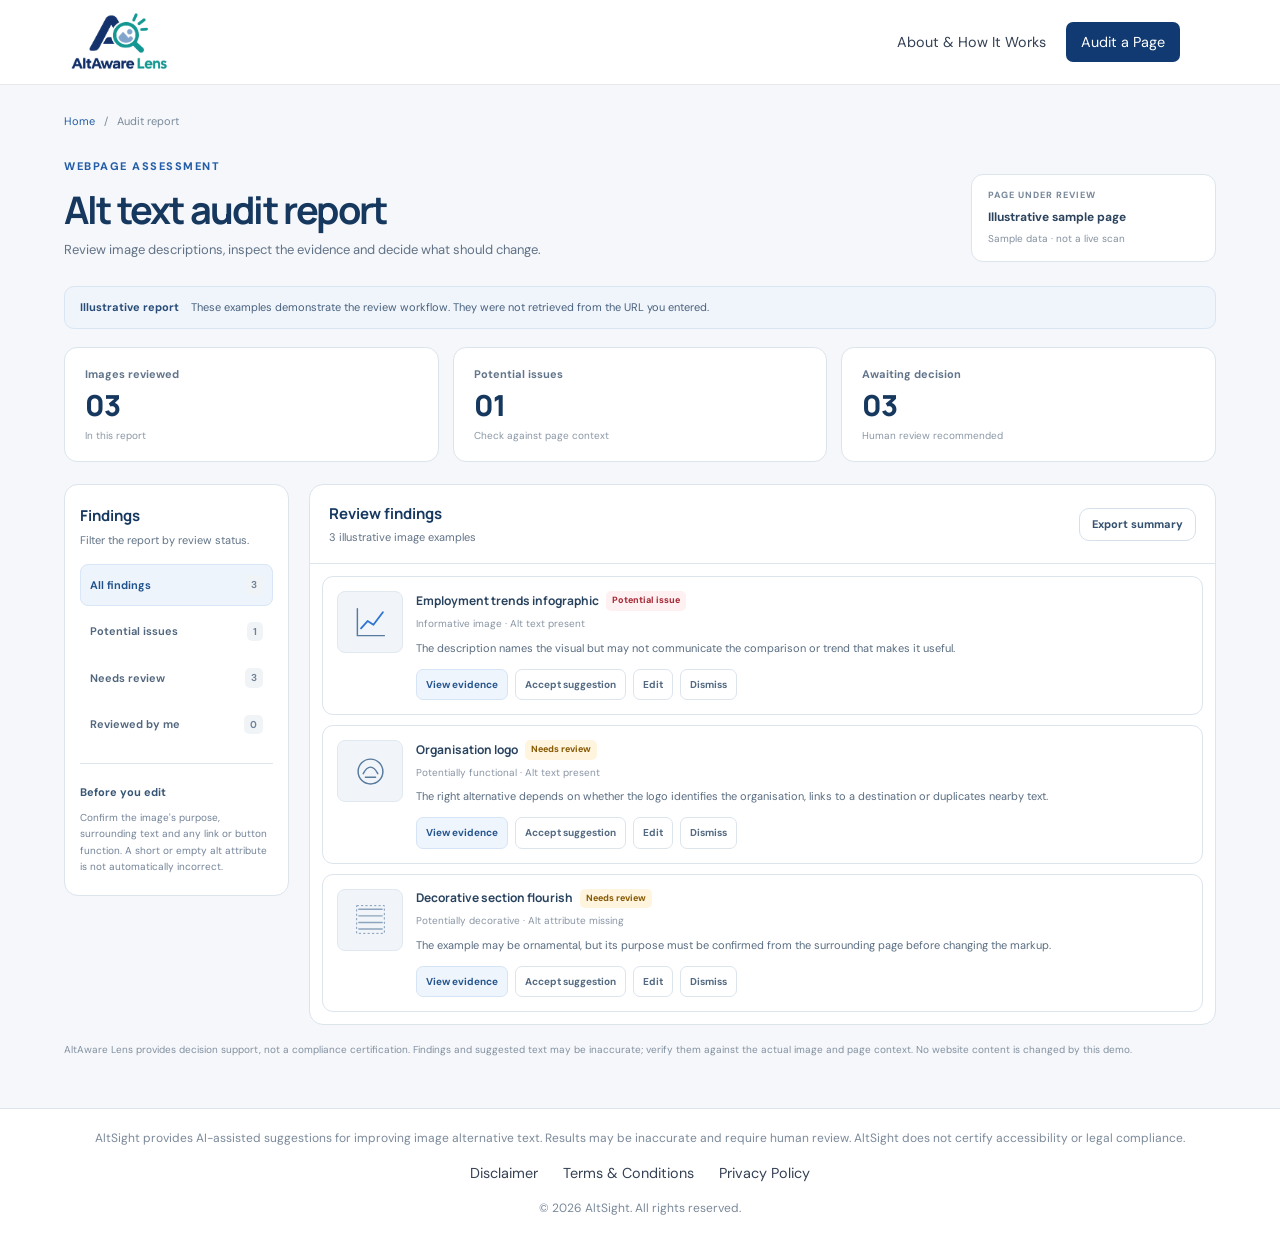
==== audit.html @ 67014c3b "frontend_bhavya" ====
<!DOCTYPE html>
<html lang="en">

<head>
  <meta charset="UTF-8">
  <meta name="viewport" content="width=device-width, initial-scale=1">
  <meta name="theme-color" content="#16385f">

  <title>Audit report | AltAware Lens</title>

  <link rel="icon" href="images/AltAware%20Lens%20Logo%20Mark.png" type="image/png">
  <link rel="stylesheet" href="css/style.css">
  <script src="js/audit.js" defer></script>
</head>

<body>

  <!-- HEADER -->
  <header class="site-header">

    <a href="index.html" class="brand">
      <img
        src="./images/AltAware%20Lens%20Logo%20Mark.png"
        alt="AltAware Lens logo"
        class="brand-logo"
        width="56"
        height="56"
      >
    </a>

    <nav class="nav-links" aria-label="Main navigation">
      <a href="about.html">About &amp; How It Works</a>
      <a href="index.html#audit-form" class="nav-cta">
        Audit a Page
      </a>
    </nav>

  </header>


  <!-- MAIN CONTENT -->
  <main class="audit-main">

    <!-- Breadcrumb -->
    <div class="breadcrumb">
      <a href="index.html">Home</a>
      <span aria-hidden="true">/</span>
      <span>Audit report</span>
    </div>


    <!-- Report Heading -->
    <section class="report-heading">

      <div>
        <p class="eyebrow">Webpage assessment</p>
        <h1>Alt text audit report</h1>
        <p class="lead report-lead">
          Review image descriptions, inspect the evidence and decide what should change.
        </p>
      </div>

      <div class="report-domain">
        <span class="domain-label">PAGE UNDER REVIEW</span>
        <strong id="pageDomain">Illustrative sample page</strong>
        <span id="scanMode">Sample data · not a live scan</span>
      </div>

    </section>


    <!-- Demo Banner -->
    <div class="demo-banner" id="demoBanner" role="status">
      <strong>Illustrative report</strong>
      <span>
        These examples demonstrate the review workflow.
        They were not retrieved from the URL you entered.
      </span>
    </div>


    <!-- Audit Summary -->
    <section class="metrics" aria-label="Audit summary">

      <article class="metric-card">
        <span class="metric-label">Images reviewed</span>
        <strong id="metricImages">03</strong>
        <span class="metric-note">In this report</span>
      </article>

      <article class="metric-card">
        <span class="metric-label">Potential issues</span>
        <strong id="metricIssues">02</strong>
        <span class="metric-note">Check against page context</span>
      </article>

      <article class="metric-card">
        <span class="metric-label">Awaiting decision</span>
        <strong id="metricReview">03</strong>
        <span class="metric-note">Human review recommended</span>
      </article>

    </section>


    <!-- Report Layout -->
    <section class="report-layout">

      <!-- Findings Filters -->
      <aside class="filter-panel" aria-label="Filter audit findings">

        <h2>Findings</h2>

        <p class="muted small-copy">
          Filter the report by review status.
        </p>

        <div class="filter-list" role="group" aria-label="Finding filters">

          <button class="filter-button is-active" data-filter="all" type="button">
            <span>All findings</span>
            <span id="countAll">3</span>
          </button>

          <button class="filter-button" data-filter="issue" type="button">
            <span>Potential issues</span>
            <span id="countIssues">2</span>
          </button>

          <button class="filter-button" data-filter="review" type="button">
            <span>Needs review</span>
            <span id="countReview">3</span>
          </button>

          <button class="filter-button" data-filter="decided" type="button">
            <span>Reviewed by me</span>
            <span id="countDecided">0</span>
          </button>

        </div>

        <div class="review-note">
          <strong>Before you edit</strong>
          <p>
            Confirm the image's purpose, surrounding text and any link
            or button function. A short or empty alt attribute is not
            automatically incorrect.
          </p>
        </div>

      </aside>


      <!-- Review Findings -->
      <section class="findings-section" aria-labelledby="findings-title">

        <div class="findings-toolbar">

          <div>
            <h2 id="findings-title">Review findings</h2>
            <p id="resultsSubtitle" class="muted small-copy">
              3 illustrative image examples
            </p>
          </div>

          <button
            id="exportButton"
            class="button button-secondary button-small"
            type="button">
            Export summary
          </button>

        </div>

        <div
          id="findingList"
          class="finding-list"
          aria-live="polite">
        </div>

      </section>

    </section>


    <!-- Audit Disclaimer -->
    <p class="disclaimer">
      AltAware Lens provides decision support, not a compliance certification.
      Findings and suggested text may be inaccurate; verify them against
      the actual image and page context. No website content is changed
      by this demo.
    </p>

  </main>


  <!-- Toast Notification -->
  <div id="toast" class="toast" role="status" aria-live="polite"></div>


  <!-- FOOTER -->
  <footer class="site-footer">

    <p class="footer-disclaimer">
      AltSight provides AI-assisted suggestions for improving image
      alternative text. Results may be inaccurate and require human
      review. AltSight does not certify accessibility or legal compliance.
    </p>

    <nav class="footer-links" aria-label="Legal and information">
      <a href="disclaimer.html">Disclaimer</a>
      <a href="terms.html">Terms &amp; Conditions</a>
      <a href="privacy.html">Privacy Policy</a>
    </nav>

    <p class="copyright">
      &copy; 2026 AltSight. All rights reserved.
    </p>

  </footer>

</body>
</html>
---- css/style.css ----
@import url('https://fonts.googleapis.com/css2?family=DM+Sans:wght@400;500;600;700&family=Manrope:wght@400;500;600;700;800&display=swap');

:root {
  --navy:#16385f; --blue:#245ea8; --blue-dark:#194a86; --blue-pale:#edf4fc;
  --ink:#1c2e43; --muted:#617286; --line:#dce4ec; --paper:#fff; --bg:#f5f7fa;
  --green:#17694f; --green-bg:#eaf6f0; --amber:#875b06; --amber-bg:#fff5df;
  --red:#a52b37; --red-bg:#fff0f1; --shadow:0 12px 34px rgba(22,56,95,.06);
  --radius:16px;
}
* { box-sizing:border-box; }
html { scroll-behavior:smooth; }
body { margin:0; background:var(--bg); color:var(--ink); font:15px/1.55 "DM Sans",system-ui,-apple-system,"Segoe UI",sans-serif; }
button,input { font:inherit; }
button,a { -webkit-tap-highlight-color:transparent; }
button { cursor:pointer; }
a { color:var(--blue); }
:focus-visible { outline:3px solid #4b91df; outline-offset:3px; }
.site-header { height:76px; display:flex; align-items:center; justify-content:space-between; padding:0 clamp(20px,6vw,88px); background:#fff; border-bottom:1px solid var(--line); }
.brand { display:inline-flex; align-items:center; gap:11px; color:var(--navy); text-decoration:none; }
.brand img { width:38px; height:38px; flex:none; }
.brand-copy { display:flex; flex-direction:column; line-height:1.1; }
.brand-copy strong { font:800 20px/1.15 "Manrope",sans-serif; letter-spacing:-.7px; }
.brand-copy small { margin-top:5px; font-size:9px; letter-spacing:1.15px; color:#708196; font-weight:700; }
.header-label,.workspace-label { color:#62758b; font-size:12px; font-weight:600; }
.home-main { max-width:1100px; margin:0 auto; padding:76px 26px 80px; display:grid; grid-template-columns:minmax(0,1fr) minmax(360px,.92fr); align-items:center; gap:68px; min-height:calc(100vh - 140px); }
.eyebrow { margin:0 0 13px; color:var(--blue); text-transform:uppercase; letter-spacing:1.5px; font-size:11px; font-weight:800; }
h1,h2,h3,p { margin-top:0; }
h1,h2,h3 { font-family:"Manrope","DM Sans",sans-serif; }
h1 { color:var(--navy); font-size:clamp(34px,4vw,48px); letter-spacing:-1.8px; line-height:1.13; margin-bottom:18px; }
.lead { color:var(--muted); font-size:16px; max-width:550px; line-height:1.75; }
.trust-points { padding:0; margin:28px 0 0; list-style:none; display:grid; gap:13px; color:#40566e; font-size:13px; }
.trust-points li { display:flex; align-items:center; gap:11px; }
.trust-points li span { display:grid; place-items:center; width:22px; height:22px; border-radius:50%; background:#e5f3ed; color:#17694f; font-weight:800; font-size:12px; }
.url-card { background:#fff; border:1px solid var(--line); border-radius:20px; padding:30px; box-shadow:var(--shadow); }
.card-icon { display:grid; place-items:center; width:43px; height:43px; background:var(--blue-pale); color:var(--blue); border-radius:12px; margin-bottom:20px; }
.card-icon svg { width:22px; height:22px; }
.url-card h2 { color:var(--navy); font-size:21px; letter-spacing:-.5px; margin-bottom:9px; }
.muted { color:var(--muted); }
.url-card > .muted { font-size:13px; line-height:1.7; margin-bottom:25px; }
.url-form label { display:block; font-size:12px; font-weight:700; margin-bottom:8px; color:#334a62; }
.input-row { display:flex; gap:9px; }
input[type=url] { min-width:0; width:100%; height:47px; padding:0 13px; color:var(--ink); border:1px solid #cbd6e2; border-radius:10px; background:#fff; }
input[type=url]:focus { border-color:#4b91df; outline:3px solid #4b91df26; }
input::placeholder { color:#94a1b0; }
.button { display:inline-flex; justify-content:center; align-items:center; gap:9px; border:1px solid transparent; border-radius:10px; padding:12px 16px; font-size:12px; line-height:1.2; font-weight:750; text-decoration:none; white-space:nowrap; transition:background .15s,border-color .15s; }
.button-primary { color:#fff; background:var(--blue); }
.button-primary:hover { background:var(--blue-dark); }
.button-secondary { background:#fff; border-color:#d5e0eb; color:#34516f; }
.button-secondary:hover { background:#f4f8fc; border-color:#bdccdc; }
.button-small { padding:9px 12px; font-size:11px; }
.field-hint { color:#8593a3; font-size:11px; margin:8px 0 0; }
.message { display:none; padding:10px 12px; margin-top:12px; border-radius:8px; background:var(--amber-bg); color:var(--amber); font-size:12px; }
.message.visible { display:block; }
.card-divider { height:1px; background:var(--line); margin:25px 0 20px; }
.sample-row { display:flex; align-items:center; justify-content:space-between; gap:14px; }
.sample-row div { display:grid; gap:4px; }
.sample-row strong { font-size:12px; color:#30475e; }
.sample-row span { color:#7a899a; font-size:11px; }
.site-footer { display:flex; justify-content:space-between; gap:20px; padding:20px clamp(20px,6vw,88px); background:#fff; border-top:1px solid var(--line); color:#7b8999; font-size:10px; }
.site-footer span:first-child { font-weight:800; color:#4d6279; }
.audit-main { max-width:1200px; margin:0 auto; padding:28px 24px 50px; }
.audit-header { padding:0 clamp(20px,5vw,72px); }
.header-actions { display:flex; align-items:center; gap:18px; }
.workspace-label { display:flex; align-items:center; gap:8px; }
.status-dot { width:7px; height:7px; background:#26966e; border-radius:50%; }
.breadcrumb { display:flex; gap:9px; align-items:center; font-size:11px; color:#7a899a; margin:0 0 28px; }
.breadcrumb a { text-decoration:none; }
.report-heading { display:flex; justify-content:space-between; align-items:flex-end; gap:24px; margin-bottom:24px; }
.report-heading h1 { font-size:clamp(29px,3vw,38px); margin-bottom:8px; }
.report-lead { font-size:13px; margin-bottom:0; }
.report-domain { min-width:245px; max-width:320px; display:grid; gap:5px; padding:14px 16px; border:1px solid var(--line); border-radius:12px; background:#fff; }
.domain-label { font-size:9px; letter-spacing:1px; color:#7a899a; font-weight:800; }
.report-domain strong { overflow-wrap:anywhere; color:#2c435d; font-size:12px; }
.report-domain > span:last-child { color:#8491a0; font-size:10px; }
.demo-banner { display:flex; align-items:center; gap:12px; background:#f0f5fb; border:1px solid #d8e5f3; color:#48617d; border-radius:10px; padding:12px 15px; font-size:11px; margin-bottom:18px; }
.demo-banner strong { color:#274c78; white-space:nowrap; }
.metrics { display:grid; grid-template-columns:repeat(3,minmax(0,1fr)); gap:14px; margin-bottom:22px; }
.metric-card { display:grid; gap:5px; padding:18px 20px; border:1px solid var(--line); border-radius:13px; background:#fff; }
.metric-label { color:#62758b; font-size:11px; font-weight:700; }
.metric-card strong { font:800 29px/1.2 "Manrope",sans-serif; color:var(--navy); letter-spacing:-1px; }
.metric-note { color:#8a97a6; font-size:10px; }
.report-layout { display:grid; grid-template-columns:225px minmax(0,1fr); align-items:start; gap:20px; }
.filter-panel,.findings-section { border:1px solid var(--line); border-radius:14px; background:#fff; overflow:hidden; }
.filter-panel { padding:19px 15px; }
.filter-panel h2,.findings-toolbar h2 { font-size:15px; color:var(--navy); margin-bottom:5px; }
.small-copy { font-size:11px; margin-bottom:15px; }
.filter-list { display:grid; gap:5px; }
.filter-button { display:flex; align-items:center; justify-content:space-between; gap:8px; width:100%; padding:10px 9px; border:1px solid transparent; border-radius:8px; background:#fff; color:#52677e; text-align:left; font-size:11px; font-weight:650; }
.filter-button > span:last-child { color:#6e8298; background:#f1f4f7; border-radius:5px; padding:2px 6px; font-size:10px; }
.filter-button:hover { background:#f7f9fc; }
.filter-button.is-active { background:var(--blue-pale); border-color:#d8e6f7; color:#1f518b; }
.review-note { border-top:1px solid var(--line); margin-top:18px; padding-top:16px; }
.review-note strong { color:#375574; font-size:11px; }
.review-note p { margin:6px 0 0; color:#738398; font-size:10px; line-height:1.65; }
.findings-toolbar { padding:17px 19px; border-bottom:1px solid var(--line); display:flex; justify-content:space-between; align-items:center; gap:14px; }
.findings-toolbar h2 { margin:0; }
.findings-toolbar p { margin:4px 0 0; }
.finding-list { padding:12px; display:grid; gap:10px; }
.finding-card { border:1px solid var(--line); border-radius:11px; overflow:hidden; }
.finding-main { display:grid; grid-template-columns:66px minmax(0,1fr); gap:13px; padding:14px; }
.finding-thumb { width:66px; height:62px; border:1px solid #e0e8f0; border-radius:8px; background:#f1f5f9; display:grid; place-items:center; color:#587a9e; }
.finding-thumb svg { width:35px; height:35px; }
.finding-title-row { display:flex; flex-wrap:wrap; align-items:center; gap:7px; }
.finding-title-row h3 { margin:0; color:#29435f; font-size:12px; }
.status-tag { display:inline-flex; border-radius:5px; padding:3px 6px; font-size:9px; font-weight:800; }
.status-tag.issue { color:var(--red); background:var(--red-bg); }
.status-tag.review { color:var(--amber); background:var(--amber-bg); }
.status-tag.decided { color:var(--green); background:var(--green-bg); }
.finding-meta { margin-top:5px; color:#8995a4; font-size:10px; overflow-wrap:anywhere; }
.finding-summary { margin:8px 0 0; color:#596c80; font-size:11px; line-height:1.6; }
.finding-actions { display:flex; flex-wrap:wrap; gap:7px; margin-top:11px; }
.small-action { padding:7px 9px; border:1px solid #dce4ec; border-radius:7px; background:#fff; color:#536a82; font-size:10px; font-weight:700; }
.small-action:hover { background:#f5f8fb; }
.small-action.primary { color:#24558e; background:#eff5fc; border-color:#d5e4f6; }
.finding-detail { display:none; padding:0 14px 14px 93px; }
.finding-card.is-expanded .finding-detail { display:block; }
.detail-grid { display:grid; grid-template-columns:1fr 1fr; gap:8px; }
.detail-box { padding:11px; background:#f8fafc; border:1px solid #e2e8ef; border-radius:8px; min-width:0; }
.detail-box.suggestion { background:#f1f6fc; border-color:#d7e5f5; }
.detail-box.full { grid-column:1/-1; }
.detail-label { margin-bottom:5px; color:#718298; font-size:9px; font-weight:800; letter-spacing:.65px; text-transform:uppercase; }
.detail-text { color:#435970; font-size:11px; overflow-wrap:anywhere; line-height:1.65; white-space:pre-wrap; }
.detail-foot { color:#8995a4; font-size:9px; margin-top:7px; }
.empty-state { text-align:center; padding:34px 15px; color:#738398; font-size:12px; }
.disclaimer { margin:16px 0 0; color:#8290a0; font-size:10px; line-height:1.7; }
.toast { position:fixed; right:22px; bottom:22px; max-width:min(380px,calc(100vw - 44px)); padding:12px 15px; border-radius:10px; color:#fff; background:#183b61; box-shadow:var(--shadow); font-size:11px; z-index:10; opacity:0; transform:translateY(8px); pointer-events:none; transition:opacity .15s,transform .15s; }
.toast.show { opacity:1; transform:translateY(0); }
@media (max-width:850px) {
  .home-main { grid-template-columns:1fr; gap:36px; max-width:650px; padding-top:48px; }
  .report-heading { align-items:flex-start; flex-direction:column; }
  .report-domain { width:100%; max-width:none; }
  .report-layout { grid-template-columns:1fr; }
  .filter-panel { padding:15px; }
  .filter-list { grid-template-columns:repeat(2,minmax(0,1fr)); }
  .review-note { margin-top:13px; }
}
@media (max-width:600px) {
  .site-header { height:66px; padding:0 16px; }
  .header-label,.workspace-label { display:none; }
  .brand-copy strong { font-size:18px; }
  .brand-copy small { font-size:8px; }
  .home-main { padding:42px 16px 50px; }
  h1 { font-size:34px; }
  .desktop-break { display:none; }
  .url-card { padding:21px; }
  .input-row { flex-direction:column; }
  .input-row .button { min-height:45px; }
  .sample-row { align-items:flex-start; flex-direction:column; }
  .sample-row .button { width:100%; }
  .site-footer { flex-direction:column; padding:18px 16px; }
  .audit-main { padding:22px 14px 35px; }
  .metrics { gap:8px; }
  .metric-card { padding:13px 12px; }
  .metric-card strong { font-size:25px; }
  .metric-label { font-size:10px; }
  .metric-note { font-size:9px; }
  .filter-list { grid-template-columns:1fr 1fr; }
  .findings-toolbar { align-items:flex-start; }
  .finding-main { grid-template-columns:48px minmax(0,1fr); gap:10px; padding:11px; }
  .finding-thumb { width:48px; height:48px; }
  .finding-thumb svg { width:29px; height:29px; }
  .finding-detail { padding:0 11px 11px; }
  .detail-grid { grid-template-columns:1fr; }
  .detail-box.full { grid-column:auto; }
}
@media (prefers-reduced-motion:reduce) { *,*::before,*::after { scroll-behavior:auto!important; transition:none!important; } }




/* Header and navigation */
.site-header {
  display: flex;
  align-items: center;
  justify-content: space-between;
  gap: 20px;
  padding: 14px 5%;
  background: #ffffff;
  border-bottom: 1px solid #e5e7eb;
  height: 85px;
  padding: 0 100px;
  box-sizing: border-box;
}

.brand {
  display: inline-flex;
  align-items: center;
  gap: 10px;
  color: #123a72;
  text-decoration: none;
  font-size: 1.2rem;
  font-weight: 700;
}

.brand-logo {
  width: 100px;
  height: 85px;
  object-fit: contain;
  transform: scale(3.0);
  flex-shrink: 0;
}

.nav-links,
.footer-links {
  display: flex;
  align-items: center;
  flex-wrap: wrap;
  gap: 20px;
}

.nav-links a,
.footer-links a {
  color: #344054;
  text-decoration: none;
  font-size: 0.9rem;
}

.nav-links a:hover,
.footer-links a:hover {
  color: #123a72;
  text-decoration: underline;
}

.nav-links .nav-cta {
  padding: 9px 15px;
  border-radius: 7px;
  background: #123a72;
  color: #ffffff;
  text-decoration: none;
}

/* Footer */
.site-footer {
    display: flex;
    flex-direction: column;
    align-items: center;
    justify-content: center;
    gap: 15px;
    padding: 20px;
    width: 100%;
    text-align: center;
    box-sizing: border-box;
}

.footer-disclaimer {
    margin: 0;
    width: 100%;
    max-width: none;
    font-size: 12px;
    line-height: 1.5;
}

.footer-links {
    display: flex;
    justify-content: center;
    align-items: center;
    gap: 25px;
    margin: 0;
}

.copyright {
    margin: 0;
    font-size: 12px;
}

/* Mobile layout */
@media (max-width: 600px) {
  .site-header {
    align-items: flex-start;
    flex-direction: column;
    gap: 14px;
  }

  .nav-links {
    gap: 12px 16px;
  }
}
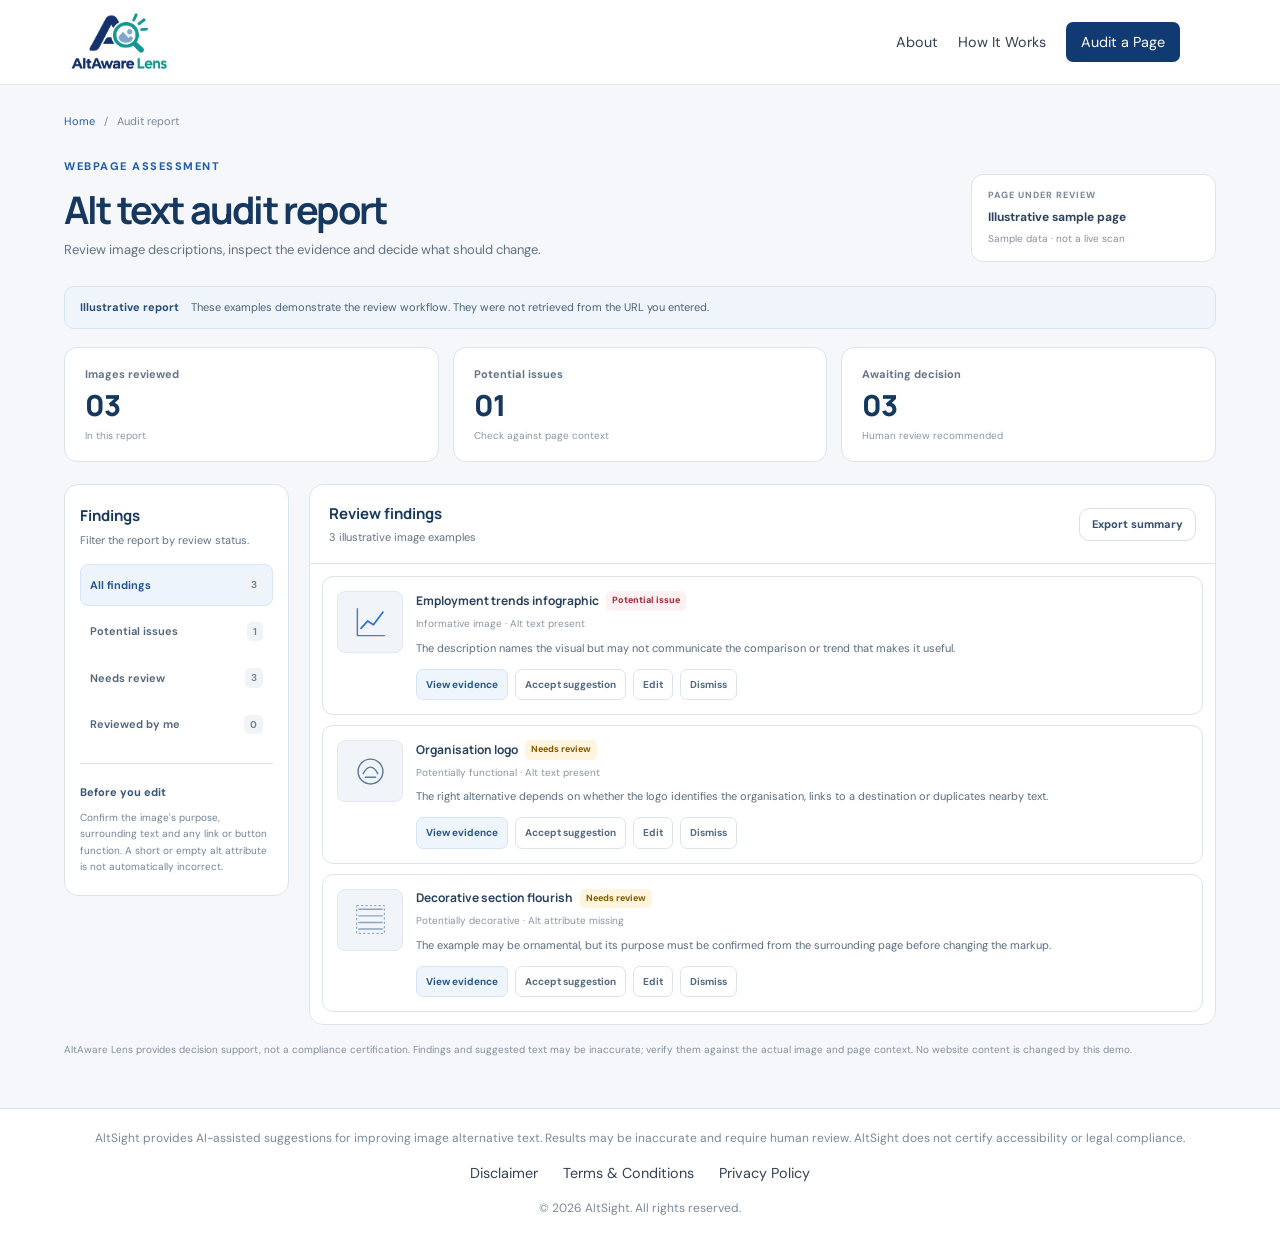
==== commit 74862646: "audit changes" ====
--- a/audit.html
+++ b/audit.html
@@ -15,27 +15,29 @@
 
 <body>
 
-  <!-- HEADER -->
-  <header class="site-header">
-
-    <a href="index.html" class="brand">
-      <img
-        src="./images/AltAware%20Lens%20Logo%20Mark.png"
-        alt="AltAware Lens logo"
-        class="brand-logo"
-        width="56"
-        height="56"
-      >
+
+<!-- HEADER -->
+<header class="site-header">
+
+  <a href="index.html" class="brand">
+    <img
+      src="./images/AltAware%20Lens%20Logo%20Mark.png"
+      alt="AltAware Lens logo"
+      class="brand-logo"
+      width="56"
+      height="56"
+    >
+  </a>
+
+  <nav class="nav-links" aria-label="Main navigation">
+    <a href="about.html">About</a>
+    <a href="about.html#how-it-works">How It Works</a>
+    <a href="index.html#audit-form" class="nav-cta">
+      Audit a Page
     </a>
-
-    <nav class="nav-links" aria-label="Main navigation">
-      <a href="about.html">About &amp; How It Works</a>
-      <a href="index.html#audit-form" class="nav-cta">
-        Audit a Page
-      </a>
-    </nav>
-
-  </header>
+  </nav>
+
+</header>
 
 
   <!-- MAIN CONTENT -->
